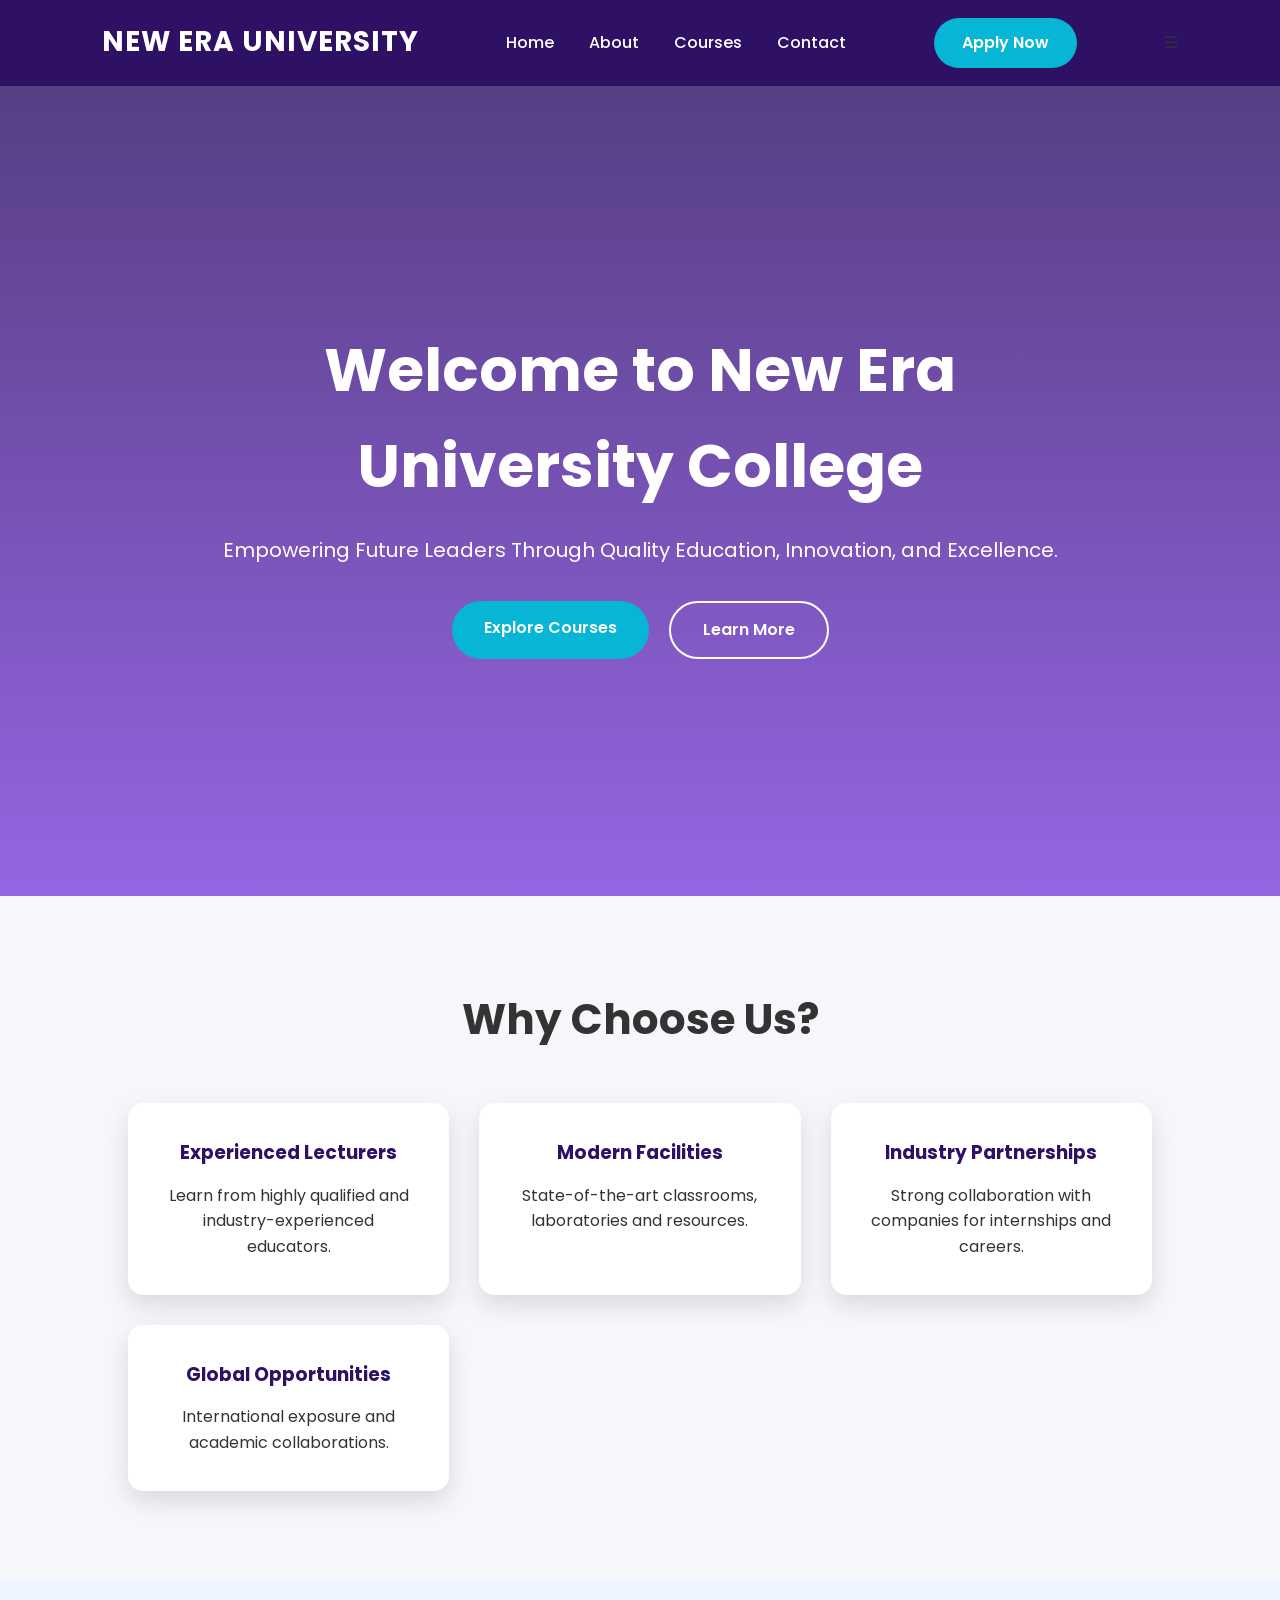
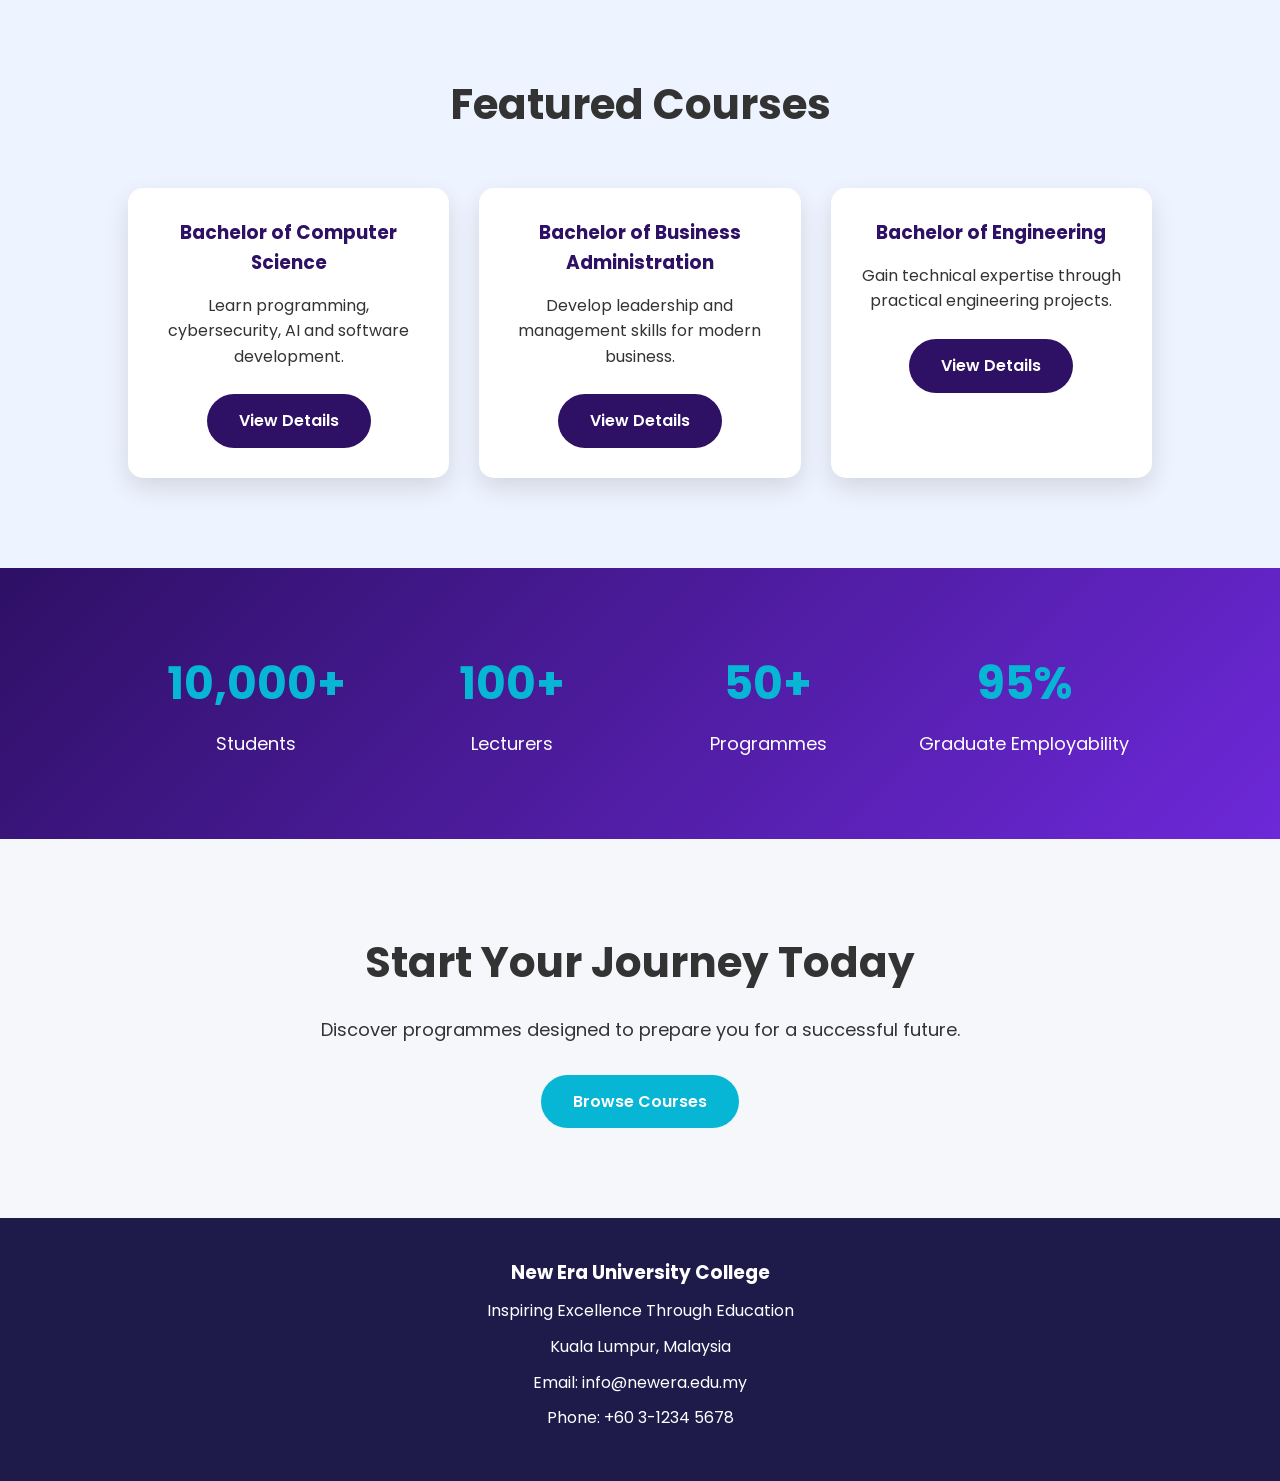
==== index.html @ 45171e51 "Add files via upload" ====
<!DOCTYPE html>
<html lang="en">
<head>
    <meta charset="UTF-8">
    <meta name="viewport" content="width=device-width, initial-scale=1.0">
    <title>New Era University College</title>

    <link rel="stylesheet" href="css/style.css">

    <link href="https://fonts.googleapis.com/css2?family=Poppins:wght@300;400;500;600;700&display=swap" rel="stylesheet">
</head>
<body>

    <!-- NAVIGATION -->

    <header>
        <nav class="navbar">

            <div class="logo">
                NEW ERA UNIVERSITY
            </div>

            <ul class="nav-links">

                <li><a href="index.html">Home</a></li>

                <li><a href="about.html">About</a></li>

                <li><a href="courses.html">Courses</a></li>

                <li><a href="contact.html">Contact</a></li>

            </ul>

            <a href="courses.html" class="apply-btn">
                Apply Now
            </a>

            <div class="hamburger">
                ☰
            </div>

        </nav>
    </header>

    <!-- HERO SECTION -->

    <section class="hero">

        <div class="hero-content">

            <h1>
                Welcome to New Era University College
            </h1>

            <p>
                Empowering Future Leaders Through Quality Education,
                Innovation, and Excellence.
            </p>

            <div class="hero-buttons">

                <a href="courses.html" class="btn-primary">
                    Explore Courses
                </a>

                <a href="about.html" class="btn-secondary">
                    Learn More
                </a>

            </div>

        </div>

    </section>

    <!-- FEATURES -->

    <section class="features">

        <h2>Why Choose Us?</h2>

        <div class="feature-grid">

            <div class="feature-card">
                <h3>Experienced Lecturers</h3>
                <p>
                    Learn from highly qualified and industry-experienced educators.
                </p>
            </div>

            <div class="feature-card">
                <h3>Modern Facilities</h3>
                <p>
                    State-of-the-art classrooms, laboratories and resources.
                </p>
            </div>

            <div class="feature-card">
                <h3>Industry Partnerships</h3>
                <p>
                    Strong collaboration with companies for internships and careers.
                </p>
            </div>

            <div class="feature-card">
                <h3>Global Opportunities</h3>
                <p>
                    International exposure and academic collaborations.
                </p>
            </div>

        </div>

    </section>

    <!-- FEATURED COURSES -->

    <section class="courses-preview">

        <h2>Featured Courses</h2>

        <div class="course-grid">

            <div class="course-card">

                <h3>Bachelor of Computer Science</h3>

                <p>
                    Learn programming, cybersecurity, AI and software development.
                </p>

                <a href="course-detail.html" class="course-btn">
                    View Details
                </a>

            </div>

            <div class="course-card">

                <h3>Bachelor of Business Administration</h3>

                <p>
                    Develop leadership and management skills for modern business.
                </p>

                <a href="course-detail.html" class="course-btn">
                    View Details
                </a>

            </div>

            <div class="course-card">

                <h3>Bachelor of Engineering</h3>

                <p>
                    Gain technical expertise through practical engineering projects.
                </p>

                <a href="course-detail.html" class="course-btn">
                    View Details
                </a>

            </div>

        </div>

    </section>

    <!-- STATISTICS -->

    <section class="stats">

        <div class="stat-box">
            <h3>10,000+</h3>
            <p>Students</p>
        </div>

        <div class="stat-box">
            <h3>100+</h3>
            <p>Lecturers</p>
        </div>

        <div class="stat-box">
            <h3>50+</h3>
            <p>Programmes</p>
        </div>

        <div class="stat-box">
            <h3>95%</h3>
            <p>Graduate Employability</p>
        </div>

    </section>

    <!-- CALL TO ACTION -->

    <section class="cta">

        <h2>
            Start Your Journey Today
        </h2>

        <p>
            Discover programmes designed to prepare you for a successful future.
        </p>

        <a href="courses.html" class="btn-primary">
            Browse Courses
        </a>

    </section>

    <!-- FOOTER -->

    <footer>

        <div class="footer-content">

            <h3>New Era University College</h3>

            <p>
                Inspiring Excellence Through Education
            </p>

            <p>
                Kuala Lumpur, Malaysia
            </p>

            <p>
                Email: info@newera.edu.my
            </p>

            <p>
                Phone: +60 3-1234 5678
            </p>

        </div>

    </footer>

    <!-- BACK TO TOP -->

    <button id="topBtn">
        ↑
    </button>

    <script src="js/script.js"></script>

</body>
</html>
---- css/style.css ----
/* ================================
   Universal Base Settings
================================ */

* {
    margin: 0;
    padding: 0;
    box-sizing: border-box;
    font-family: 'Poppins', sans-serif;
}

html {
    scroll-behavior: smooth;
}

body {
    background: #F5F7FB;
    color: #333;
    line-height: 1.6;
}

/* ================================
   Color Variables
================================ */

:root {
    --primary: #2E1065;
    --secondary: #6D28D9;
    --accent: #06B6D4;
    --light: #F5F7FB;
    --dark: #1E1B4B;
    --white: #FFFFFF;
    --shadow: rgba(0,0,0,0.12);
}

/* ================================
   Navigation Bar
================================ */

header {
    background: var(--primary);
    padding: 18px 8%;
    position: sticky;
    top: 0;
    z-index: 1000;
}

.navbar {
    display: flex;
    justify-content: space-between;
    align-items: center;
}

.logo {
    color: white;
    font-size: 28px;
    font-weight: 700;
    letter-spacing: 1px;
}

.nav-links {
    list-style: none;
    display: flex;
    gap: 35px;
}

.nav-links a {
    color: white;
    text-decoration: none;
    font-weight: 500;
    transition: .3s;
}

.nav-links a:hover {
    color: var(--accent);
}

/* ================================
   Apply Button
================================ */

.apply-btn {
    text-decoration: none;
    background: var(--accent);
    color: white;
    padding: 12px 28px;
    border-radius: 50px;
    font-weight: 600;
    transition: .3s;
}

.apply-btn:hover {
    background: #0891B2;
    transform: translateY(-3px);
}

/* ================================
   Hero Section
================================ */

.hero {
    height: 90vh;
    background: linear-gradient(rgba(46,16,101,.8), rgba(109,40,217,.7)),
    url("../images/campus.jpg") center/cover no-repeat;

    display: flex;
    justify-content: center;
    align-items: center;
    text-align: center;

    color: white;
    padding: 20px;
}

.hero-content {
    max-width: 850px;
}

.hero h1 {
    font-size: 60px;
    margin-bottom: 20px;
}

.hero p {
    font-size: 20px;
    margin-bottom: 35px;
}

.hero-buttons {
    display: flex;
    justify-content: center;
    gap: 20px;
}

/* ================================
   Buttons
================================ */

.btn-primary,
.btn-secondary,
.course-btn {

    display: inline-block;
    padding: 14px 32px;
    border-radius: 40px;
    text-decoration: none;
    transition: .3s;
    font-weight: 600;
}

.btn-primary {

    background: var(--accent);
    color: white;
}

.btn-primary:hover {

    background: #0891B2;
    transform: translateY(-4px);
}

.btn-secondary {

    border: 2px solid white;
    color: white;
}

.btn-secondary:hover {

    background: white;
    color: var(--primary);
}

.course-btn {

    background: var(--primary);
    color: white;
}

.course-btn:hover {

    background: var(--secondary);
}

/* ================================
   Features Section
================================ */

.features {

    padding: 90px 10%;
}

.features h2 {

    text-align: center;
    font-size: 42px;
    margin-bottom: 50px;
}

.feature-grid {

    display: grid;
    grid-template-columns: repeat(auto-fit,minmax(260px,1fr));
    gap: 30px;
}

.feature-card {

    background: white;
    padding: 35px;
    border-radius: 15px;
    text-align: center;
    box-shadow: 0 10px 25px var(--shadow);
    transition: .3s;
}

.feature-card:hover {

    transform: translateY(-10px);
}

.feature-card h3 {

    color: var(--primary);
    margin-bottom: 15px;
}

/* ================================
   Courses Section
================================ */

.courses-preview {

    padding: 90px 10%;
    background: #EEF4FF;
}

.courses-preview h2 {

    text-align: center;
    margin-bottom: 50px;
    font-size: 42px;
}

.course-grid {

    display: grid;
    grid-template-columns: repeat(auto-fit,minmax(280px,1fr));
    gap: 30px;
}

.course-card {

    background: white;
    border-radius: 15px;
    padding: 30px;
    text-align: center;
    box-shadow: 0 10px 25px var(--shadow);
    transition: .3s;
}

.course-card:hover {

    transform: translateY(-10px);
}

.course-card h3 {

    color: var(--primary);
    margin-bottom: 15px;
}

.course-card p {

    margin-bottom: 25px;
}

/* ================================
   Statistics
================================ */

.stats {

    background: linear-gradient(135deg,var(--primary),var(--secondary));

    color: white;

    display: grid;

    grid-template-columns: repeat(auto-fit,minmax(220px,1fr));

    text-align: center;

    padding: 80px 10%;
}

.stat-box h3 {

    font-size: 45px;
    color: var(--accent);
}

.stat-box p {

    margin-top: 10px;
    font-size: 18px;
}

/* ================================
   Call To Action
================================ */

.cta {

    text-align: center;
    padding: 90px 20px;
}

.cta h2 {

    font-size: 42px;
    margin-bottom: 20px;
}

.cta p {

    font-size: 18px;
    margin-bottom: 30px;
}

/* ================================
   Footer
================================ */

footer {

    background: var(--dark);
    color: white;
    text-align: center;
    padding: 40px;
}

.footer-content p {

    margin: 10px 0;
}

/* ================================
   Back To Top Button
================================ */

#topBtn {

    position: fixed;
    right: 30px;
    bottom: 30px;

    width: 50px;
    height: 50px;

    border: none;
    border-radius: 50%;

    background: var(--accent);
    color: white;

    cursor: pointer;

    display: none;

    font-size: 22px;

    box-shadow: 0 10px 25px rgba(0,0,0,.3);
}

/* ================================
   Responsive Design
================================ */

@media (max-width:768px){

.navbar{

flex-direction:column;

}

.nav-links{

margin-top:20px;

flex-direction:column;

text-align:center;

}

.hero h1{

font-size:40px;

}

.hero-buttons{

flex-direction:column;

}

.features h2,
.courses-preview h2,
.cta h2{

font-size:32px;

}

}
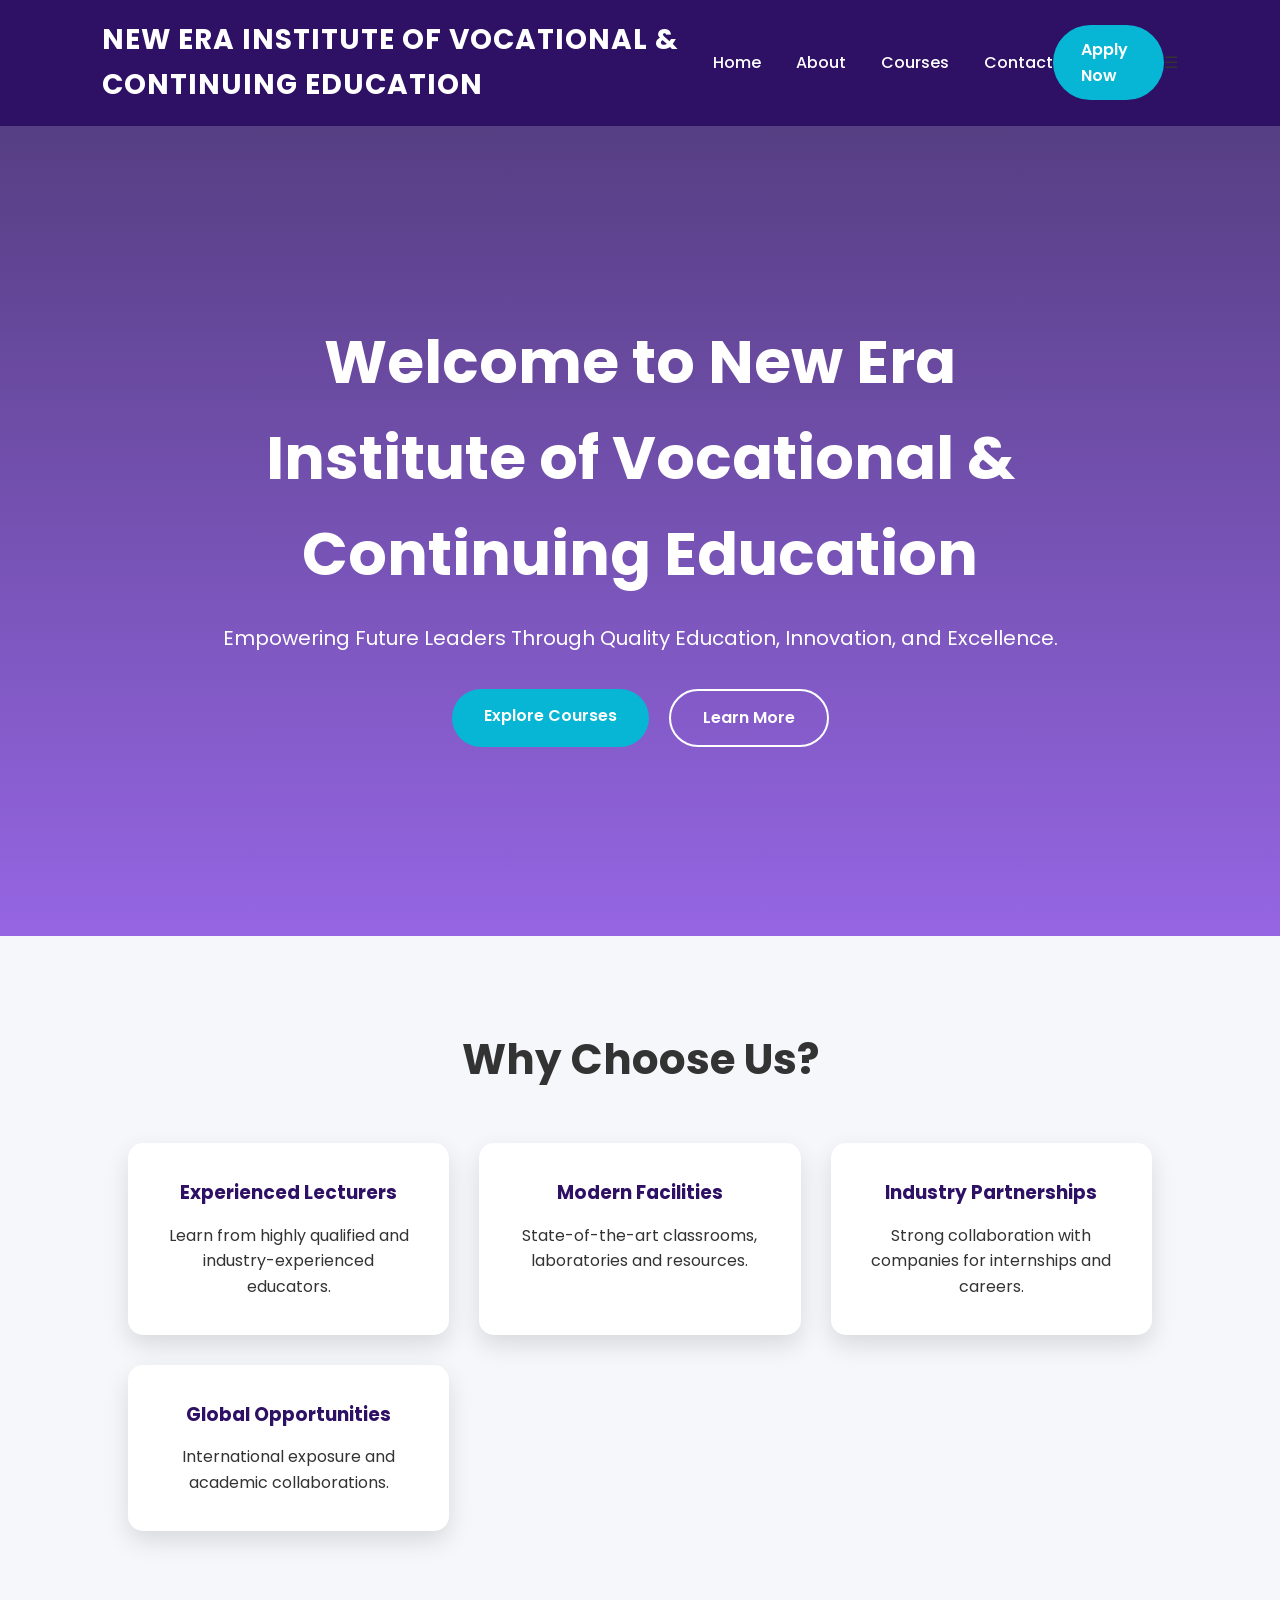
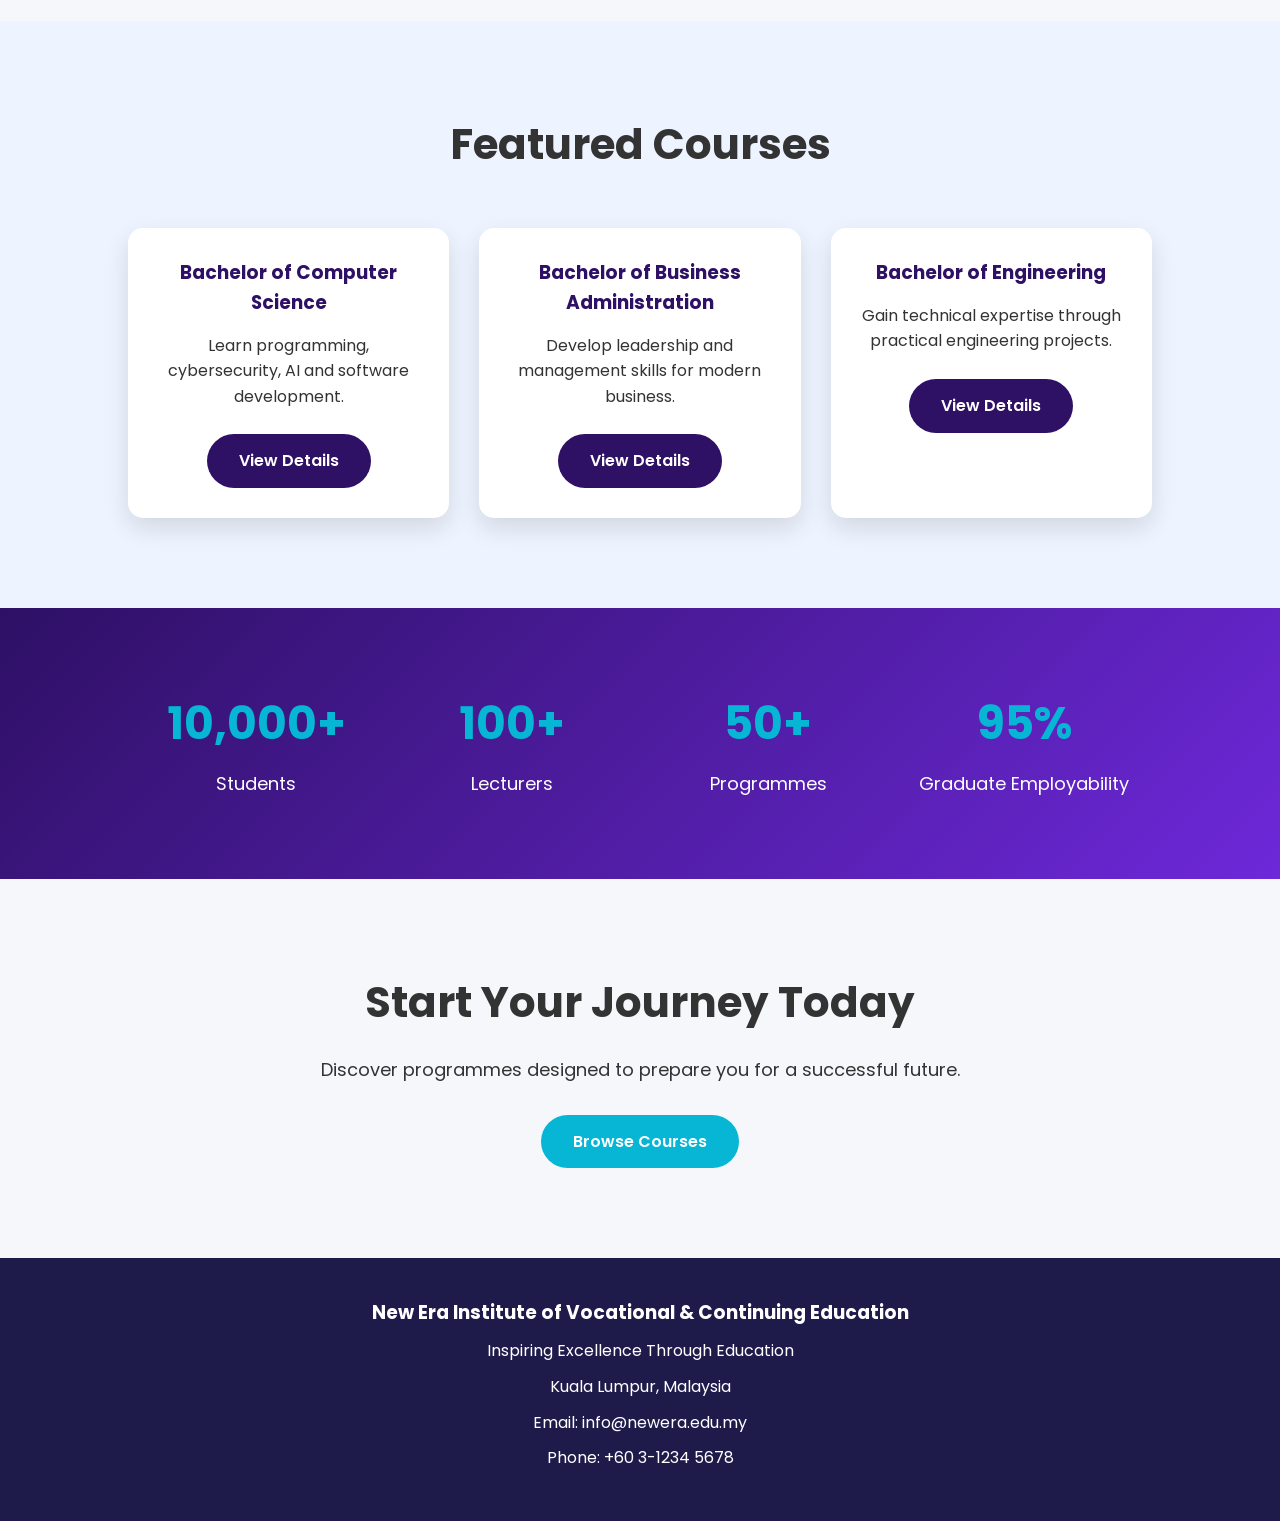
==== commit 1b99b3bc: "Update index.html" ====
--- a/index.html
+++ b/index.html
@@ -3,7 +3,7 @@
 <head>
     <meta charset="UTF-8">
     <meta name="viewport" content="width=device-width, initial-scale=1.0">
-    <title>New Era University College</title>
+    <title>New Era Institute of Vocational & Continuing Education</title>
 
     <link rel="stylesheet" href="css/style.css">
 
@@ -17,7 +17,7 @@
         <nav class="navbar">
 
             <div class="logo">
-                NEW ERA UNIVERSITY
+                NEW ERA INSTITUTE OF VOCATIONAL & CONTINUING EDUCATION
             </div>
 
             <ul class="nav-links">
@@ -50,7 +50,7 @@
         <div class="hero-content">
 
             <h1>
-                Welcome to New Era University College
+                Welcome to New Era Institute of Vocational & Continuing Education
             </h1>
 
             <p>
@@ -218,7 +218,7 @@
 
         <div class="footer-content">
 
-            <h3>New Era University College</h3>
+            <h3>New Era Institute of Vocational & Continuing Education</h3>
 
             <p>
                 Inspiring Excellence Through Education
@@ -249,4 +249,4 @@
     <script src="js/script.js"></script>
 
 </body>
-</html>+</html>
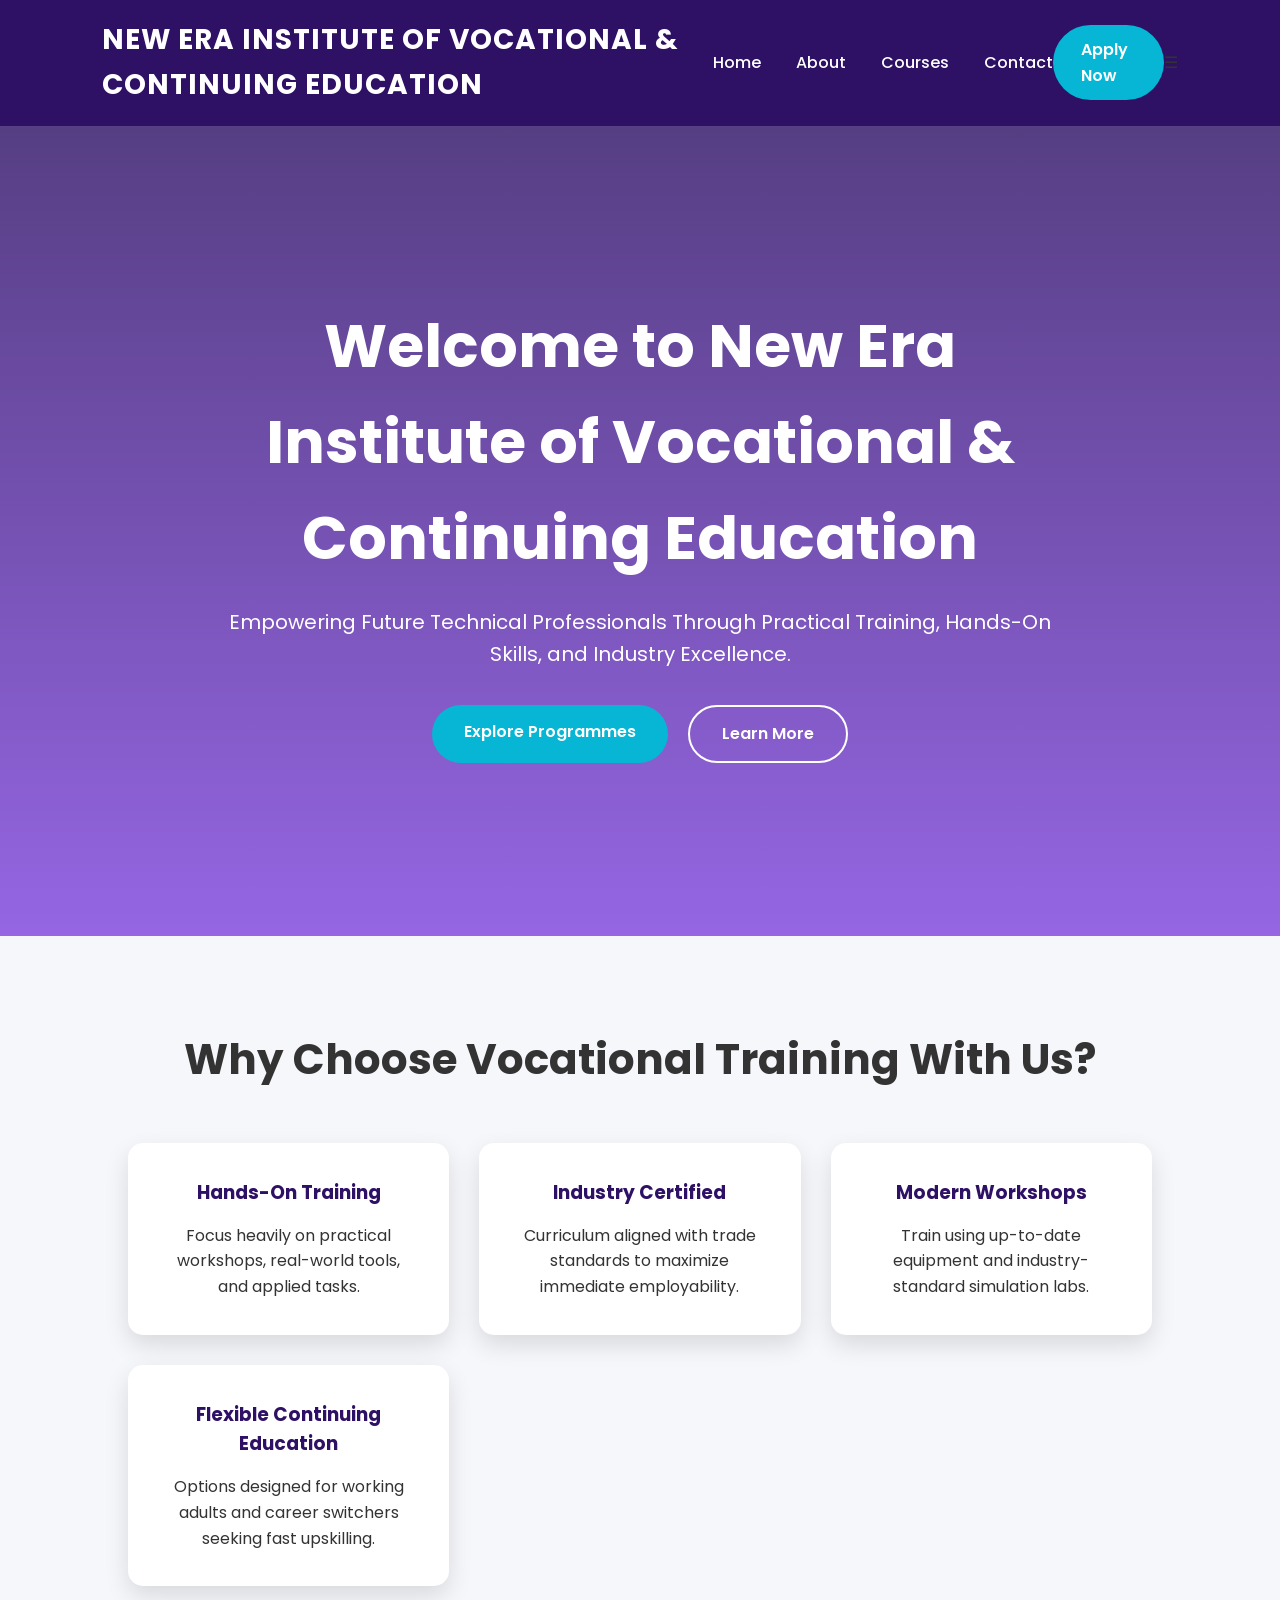
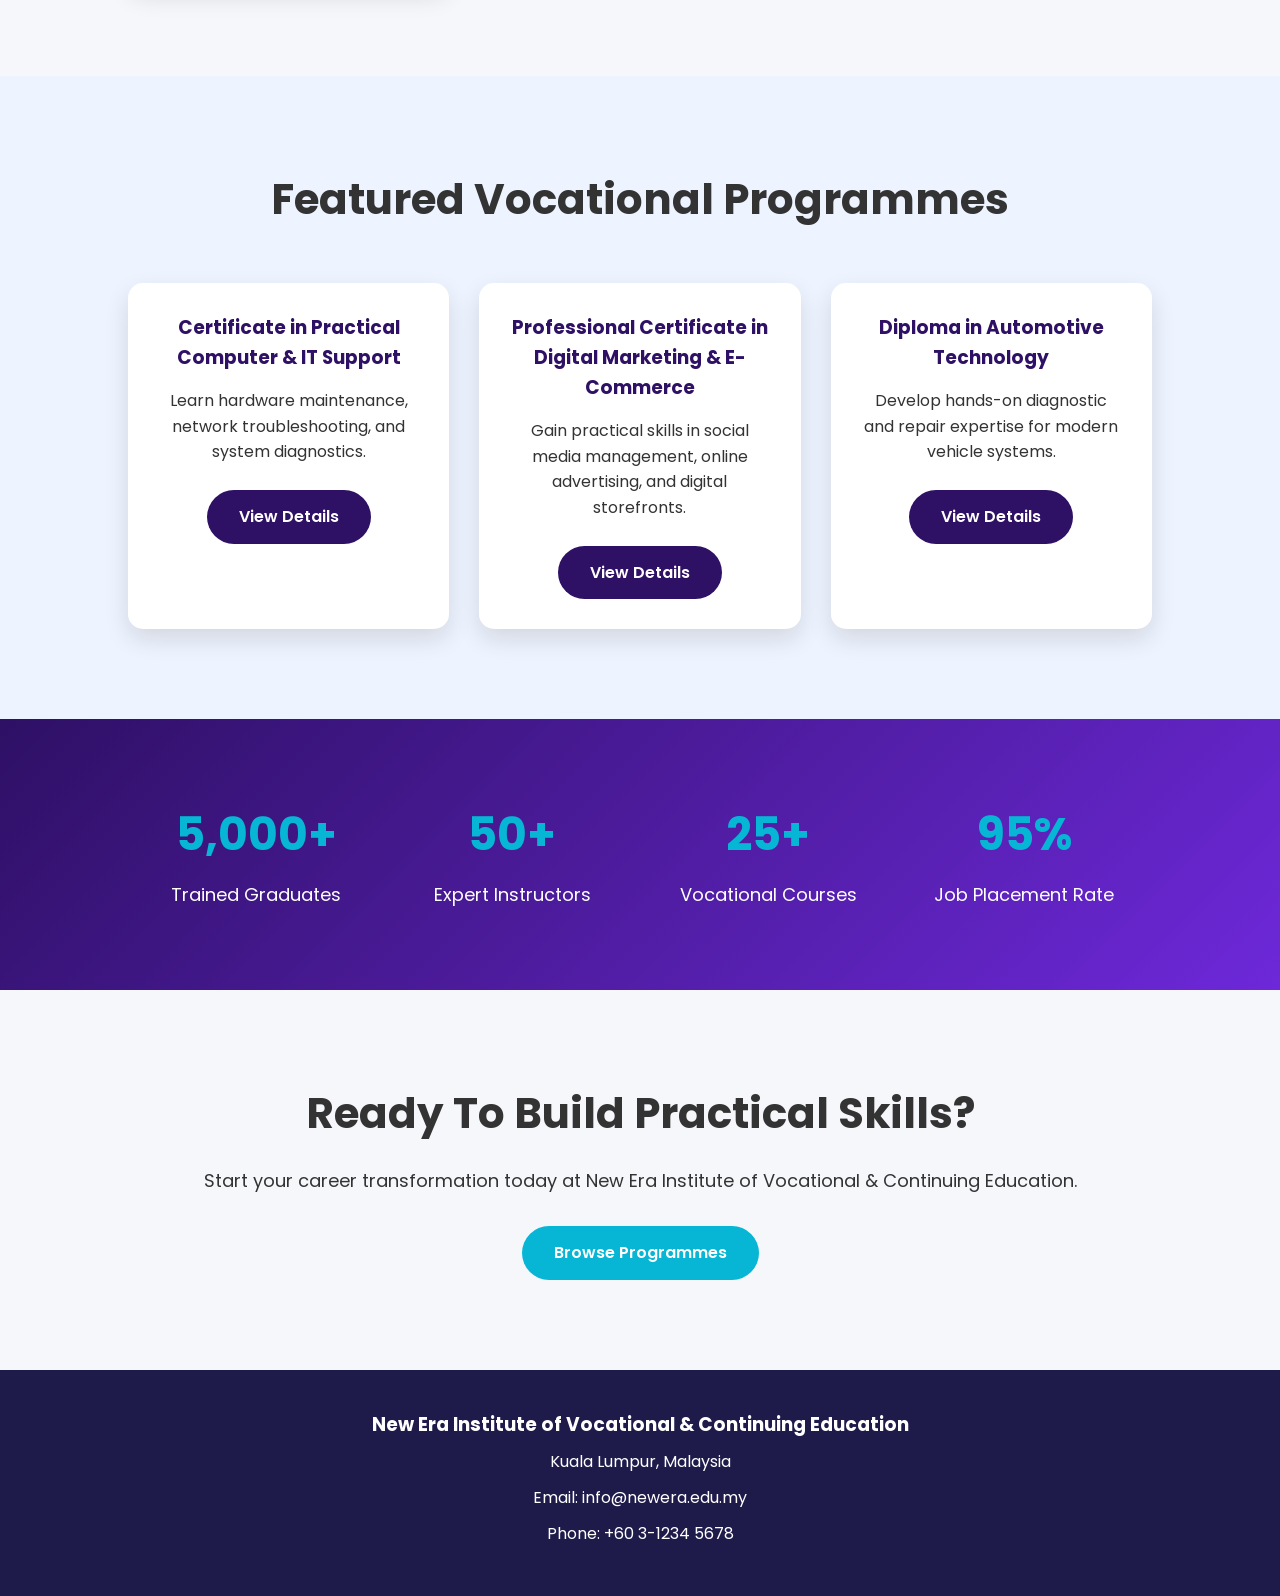
==== commit 1e73a306: "Update index.html" ====
--- a/index.html
+++ b/index.html
@@ -54,14 +54,14 @@
             </h1>
 
             <p>
-                Empowering Future Leaders Through Quality Education,
-                Innovation, and Excellence.
+                Empowering Future Technical Professionals Through Practical Training,
+                Hands-On Skills, and Industry Excellence.
             </p>
 
             <div class="hero-buttons">
 
                 <a href="courses.html" class="btn-primary">
-                    Explore Courses
+                    Explore Programmes
                 </a>
 
                 <a href="about.html" class="btn-secondary">
@@ -78,35 +78,35 @@
 
     <section class="features">
 
-        <h2>Why Choose Us?</h2>
+        <h2>Why Choose Vocational Training With Us?</h2>
 
         <div class="feature-grid">
 
             <div class="feature-card">
-                <h3>Experienced Lecturers</h3>
-                <p>
-                    Learn from highly qualified and industry-experienced educators.
-                </p>
-            </div>
-
-            <div class="feature-card">
-                <h3>Modern Facilities</h3>
-                <p>
-                    State-of-the-art classrooms, laboratories and resources.
-                </p>
-            </div>
-
-            <div class="feature-card">
-                <h3>Industry Partnerships</h3>
-                <p>
-                    Strong collaboration with companies for internships and careers.
-                </p>
-            </div>
-
-            <div class="feature-card">
-                <h3>Global Opportunities</h3>
-                <p>
-                    International exposure and academic collaborations.
+                <h3>Hands-On Training</h3>
+                <p>
+                    Focus heavily on practical workshops, real-world tools, and applied tasks.
+                </p>
+            </div>
+
+            <div class="feature-card">
+                <h3>Industry Certified</h3>
+                <p>
+                    Curriculum aligned with trade standards to maximize immediate employability.
+                </p>
+            </div>
+
+            <div class="feature-card">
+                <h3>Modern Workshops</h3>
+                <p>
+                    Train using up-to-date equipment and industry-standard simulation labs.
+                </p>
+            </div>
+
+            <div class="feature-card">
+                <h3>Flexible Continuing Education</h3>
+                <p>
+                    Options designed for working adults and career switchers seeking fast upskilling.
                 </p>
             </div>
 
@@ -118,16 +118,16 @@
 
     <section class="courses-preview">
 
-        <h2>Featured Courses</h2>
+        <h2>Featured Vocational Programmes</h2>
 
         <div class="course-grid">
 
             <div class="course-card">
 
-                <h3>Bachelor of Computer Science</h3>
-
-                <p>
-                    Learn programming, cybersecurity, AI and software development.
+                <h3>Certificate in Practical Computer & IT Support</h3>
+
+                <p>
+                    Learn hardware maintenance, network troubleshooting, and system diagnostics.
                 </p>
 
                 <a href="course-detail.html" class="course-btn">
@@ -138,10 +138,10 @@
 
             <div class="course-card">
 
-                <h3>Bachelor of Business Administration</h3>
-
-                <p>
-                    Develop leadership and management skills for modern business.
+                <h3>Professional Certificate in Digital Marketing & E-Commerce</h3>
+
+                <p>
+                    Gain practical skills in social media management, online advertising, and digital storefronts.
                 </p>
 
                 <a href="course-detail.html" class="course-btn">
@@ -152,10 +152,10 @@
 
             <div class="course-card">
 
-                <h3>Bachelor of Engineering</h3>
-
-                <p>
-                    Gain technical expertise through practical engineering projects.
+                <h3>Diploma in Automotive Technology</h3>
+
+                <p>
+                    Develop hands-on diagnostic and repair expertise for modern vehicle systems.
                 </p>
 
                 <a href="course-detail.html" class="course-btn">
@@ -173,23 +173,23 @@
     <section class="stats">
 
         <div class="stat-box">
-            <h3>10,000+</h3>
-            <p>Students</p>
-        </div>
-
-        <div class="stat-box">
-            <h3>100+</h3>
-            <p>Lecturers</p>
+            <h3>5,000+</h3>
+            <p>Trained Graduates</p>
         </div>
 
         <div class="stat-box">
             <h3>50+</h3>
-            <p>Programmes</p>
+            <p>Expert Instructors</p>
+        </div>
+
+        <div class="stat-box">
+            <h3>25+</h3>
+            <p>Vocational Courses</p>
         </div>
 
         <div class="stat-box">
             <h3>95%</h3>
-            <p>Graduate Employability</p>
+            <p>Job Placement Rate</p>
         </div>
 
     </section>
@@ -199,15 +199,15 @@
     <section class="cta">
 
         <h2>
-            Start Your Journey Today
+            Ready To Build Practical Skills?
         </h2>
 
         <p>
-            Discover programmes designed to prepare you for a successful future.
+            Start your career transformation today at New Era Institute of Vocational & Continuing Education.
         </p>
 
         <a href="courses.html" class="btn-primary">
-            Browse Courses
+            Browse Programmes
         </a>
 
     </section>
@@ -219,10 +219,6 @@
         <div class="footer-content">
 
             <h3>New Era Institute of Vocational & Continuing Education</h3>
-
-            <p>
-                Inspiring Excellence Through Education
-            </p>
 
             <p>
                 Kuala Lumpur, Malaysia
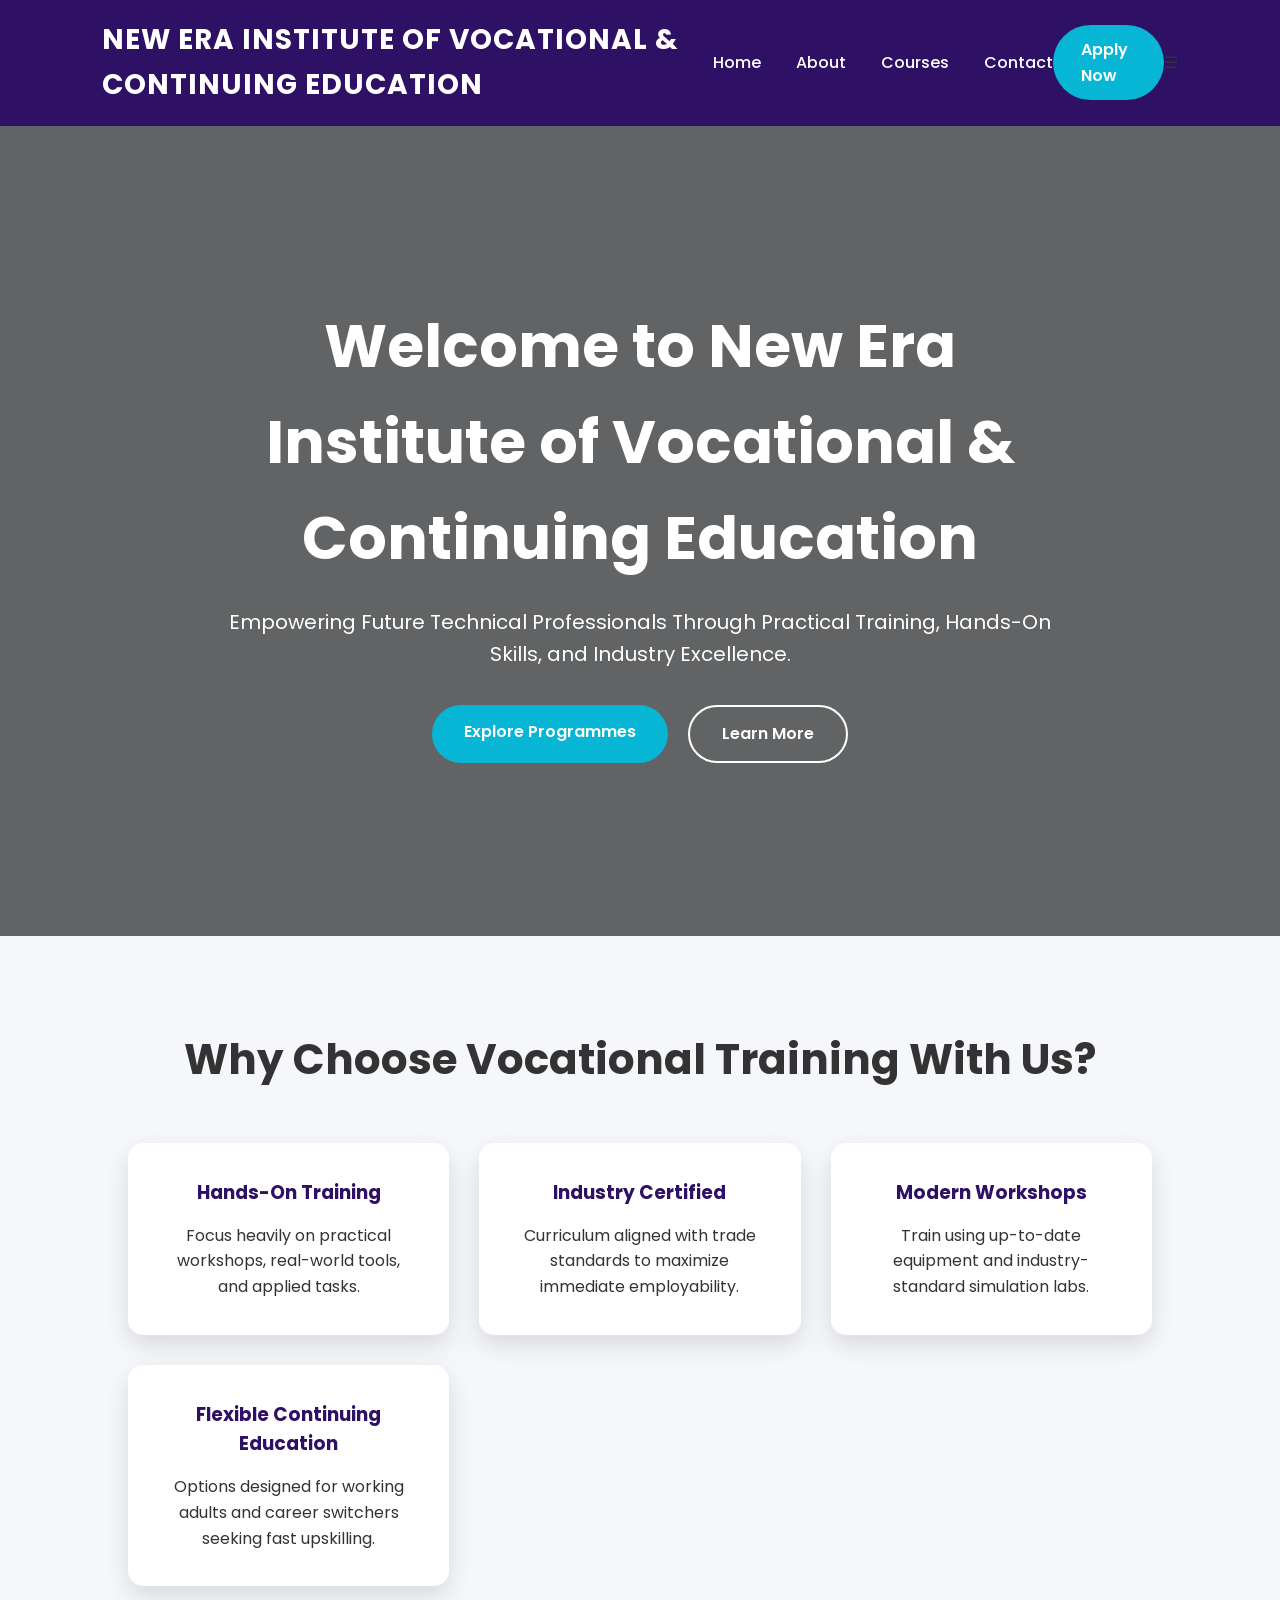
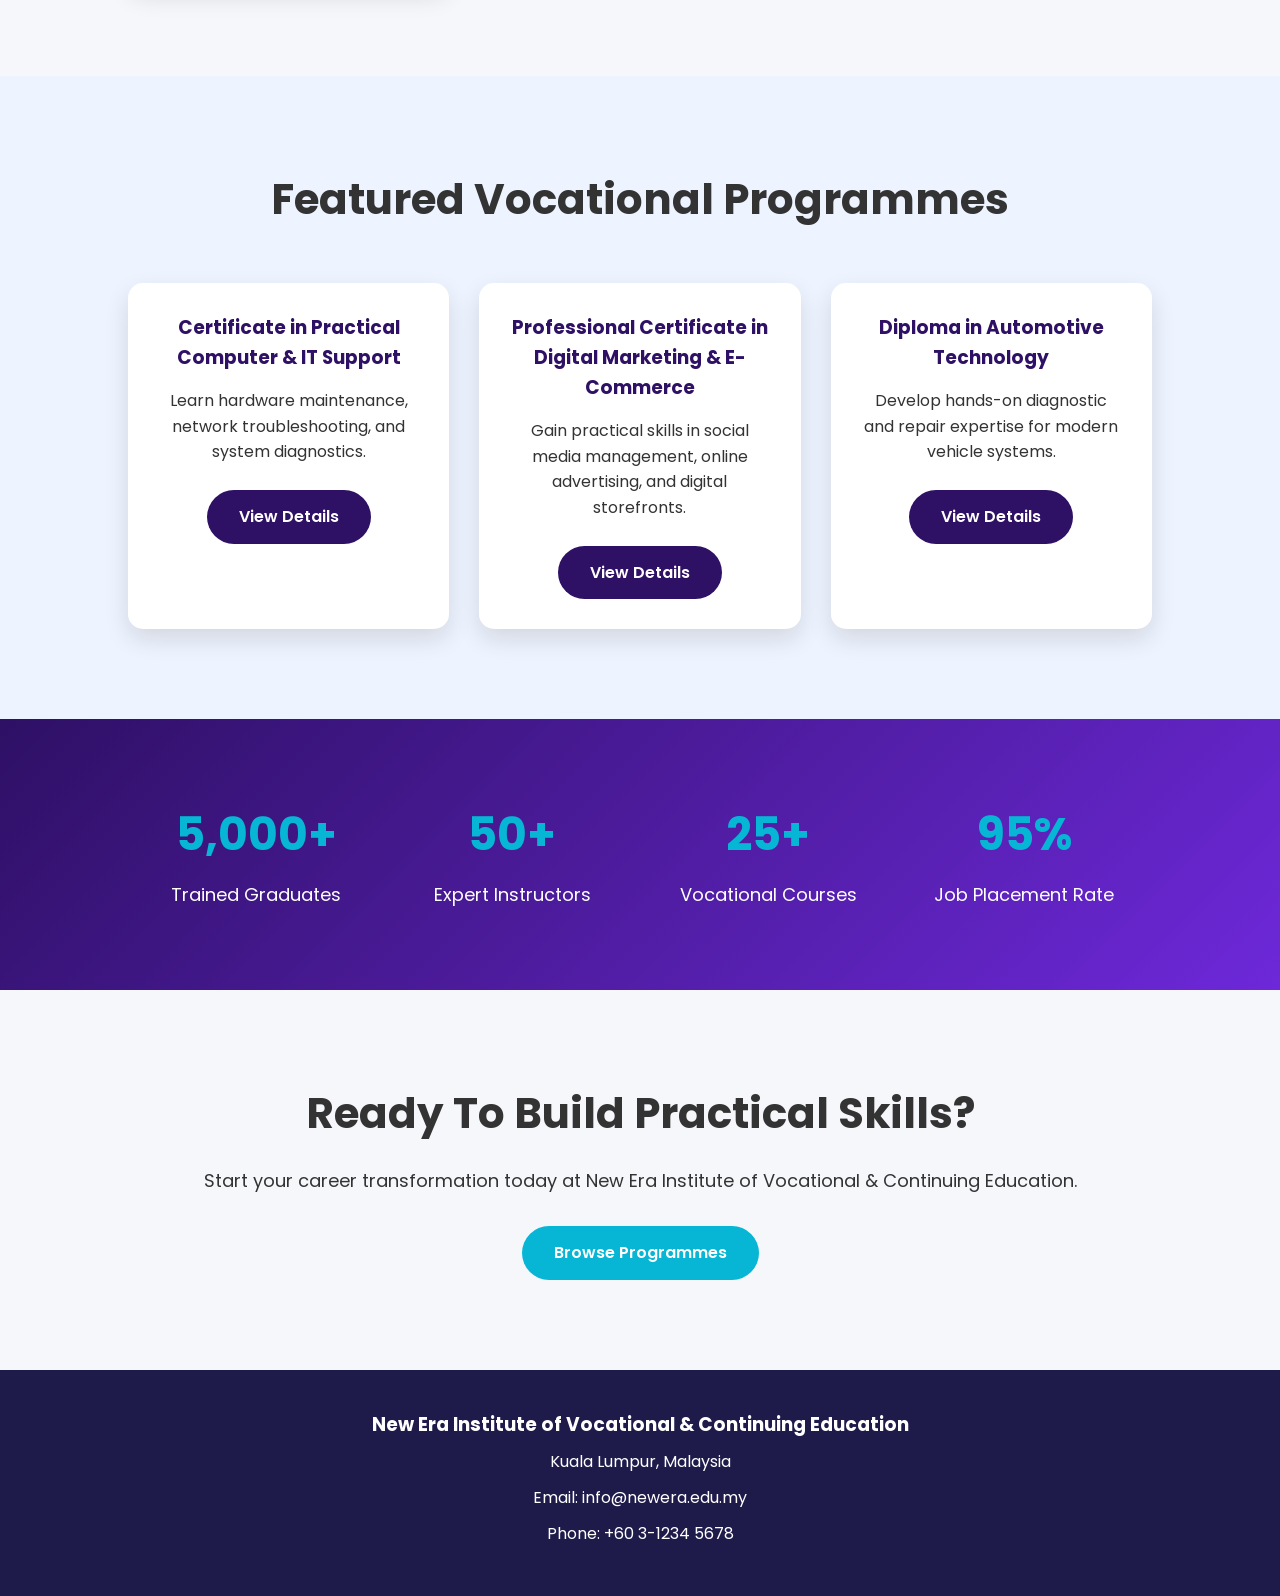
==== commit 08a10ccc: "Update index.html" ====
--- a/index.html
+++ b/index.html
@@ -8,6 +8,13 @@
     <link rel="stylesheet" href="css/style.css">
 
     <link href="https://fonts.googleapis.com/css2?family=Poppins:wght@300;400;500;600;700&display=swap" rel="stylesheet">
+    
+    <style>
+        /* Inline style for hero background image with dark overlay for text readability */
+        .hero {
+            background: linear-gradient(rgba(0, 0, 0, 0.6), rgba(0, 0, 0, 0.6)), url('images/campus-bg.jpg') no-repeat center center/cover !important;
+        }
+    </style>
 </head>
 <body>
 
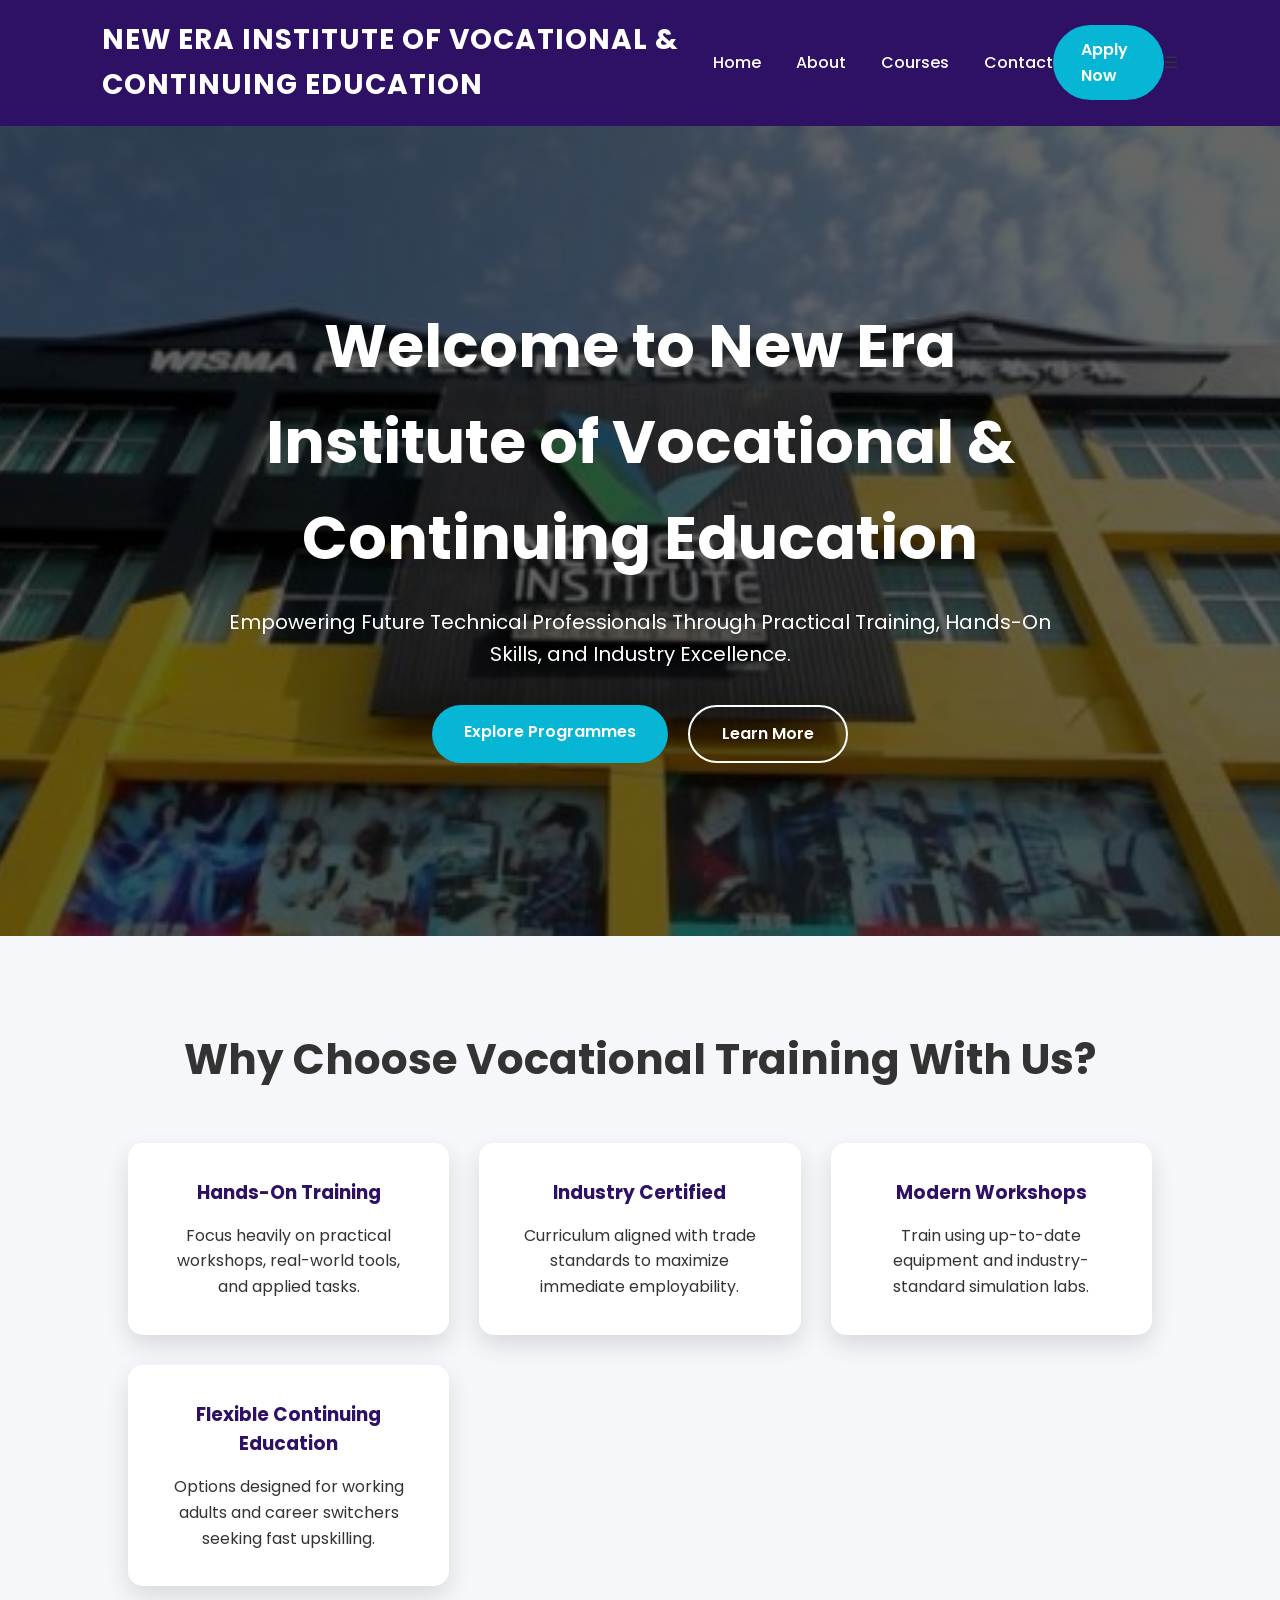
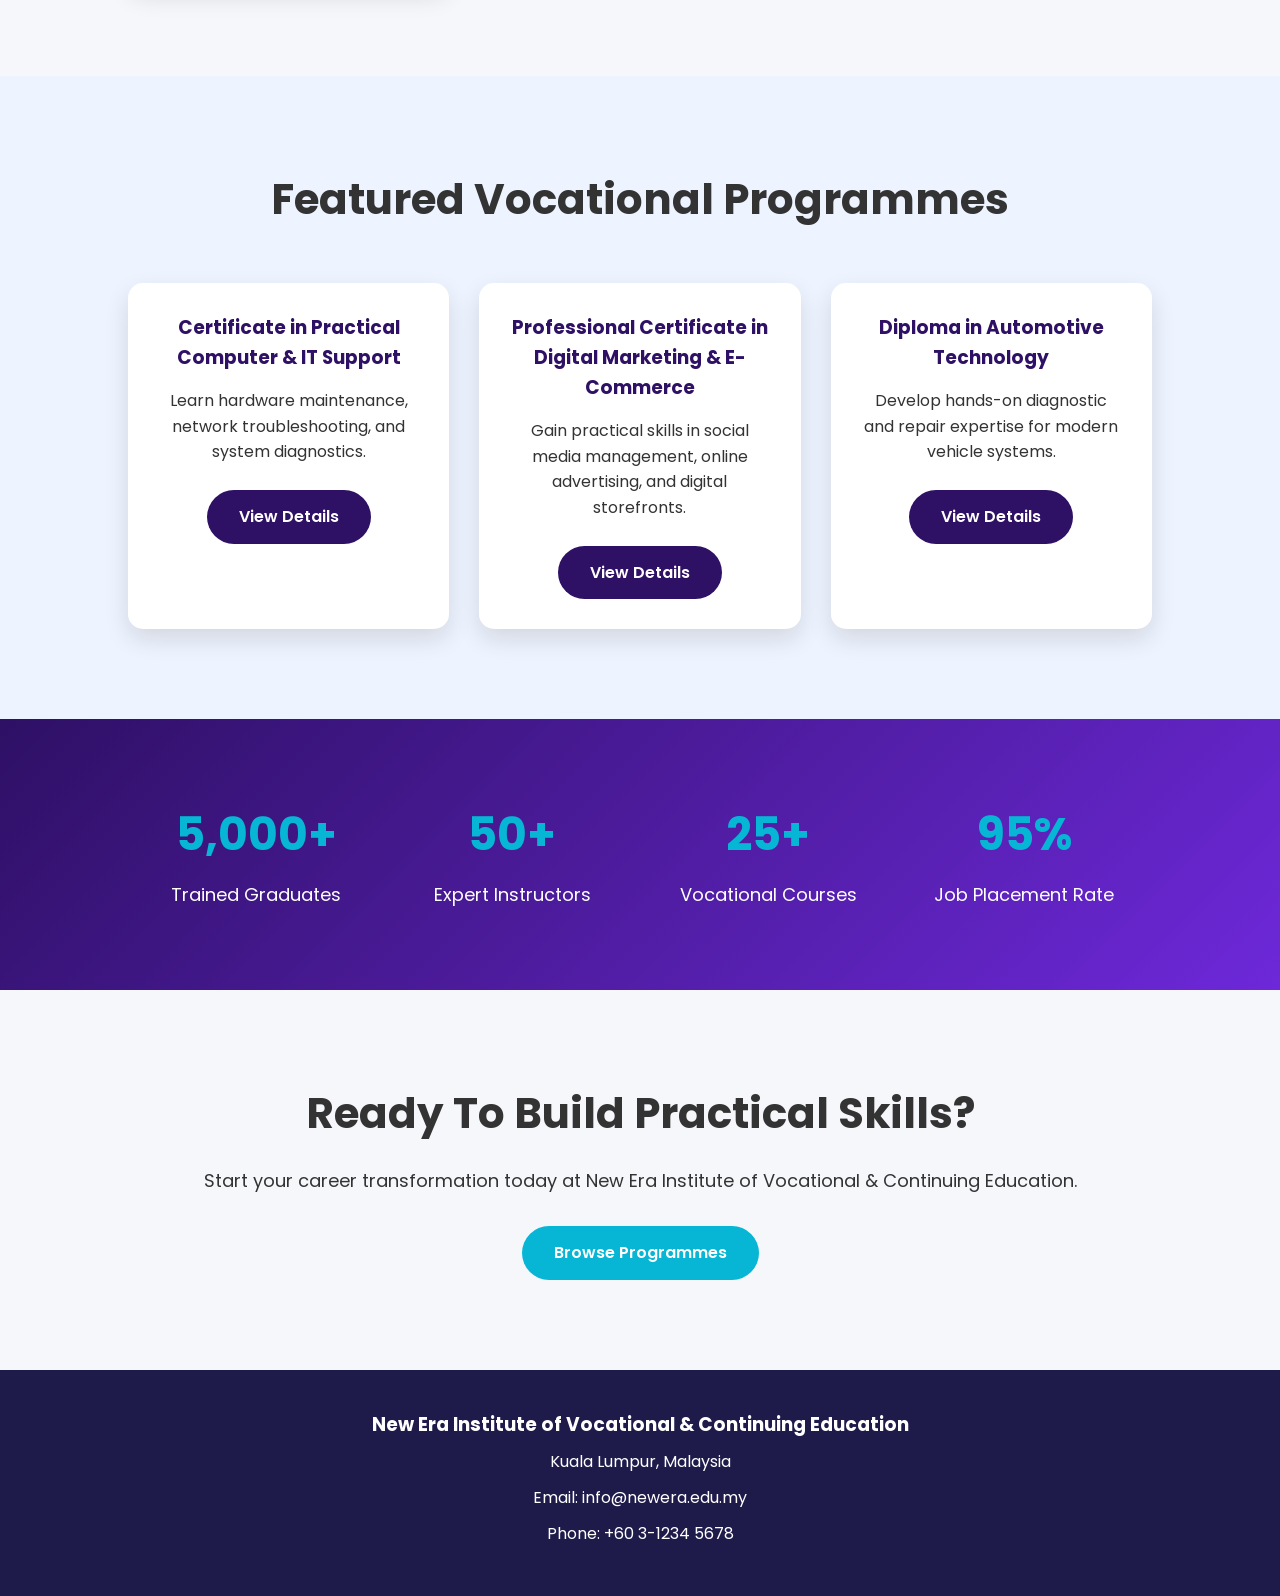
==== commit cd8ca0a7: "Update index.html" ====
--- a/index.html
+++ b/index.html
@@ -10,7 +10,7 @@
     <link href="https://fonts.googleapis.com/css2?family=Poppins:wght@300;400;500;600;700&display=swap" rel="stylesheet">
     
     <style>
-        /* Inline style for hero background image with dark overlay for text readability */
+        /* Fallback background color in case the image fails to load or path is wrong */
         .hero {
             background: linear-gradient(rgba(0, 0, 0, 0.6), rgba(0, 0, 0, 0.6)), url('images/campus-bg.jpg') no-repeat center center/cover !important;
         }
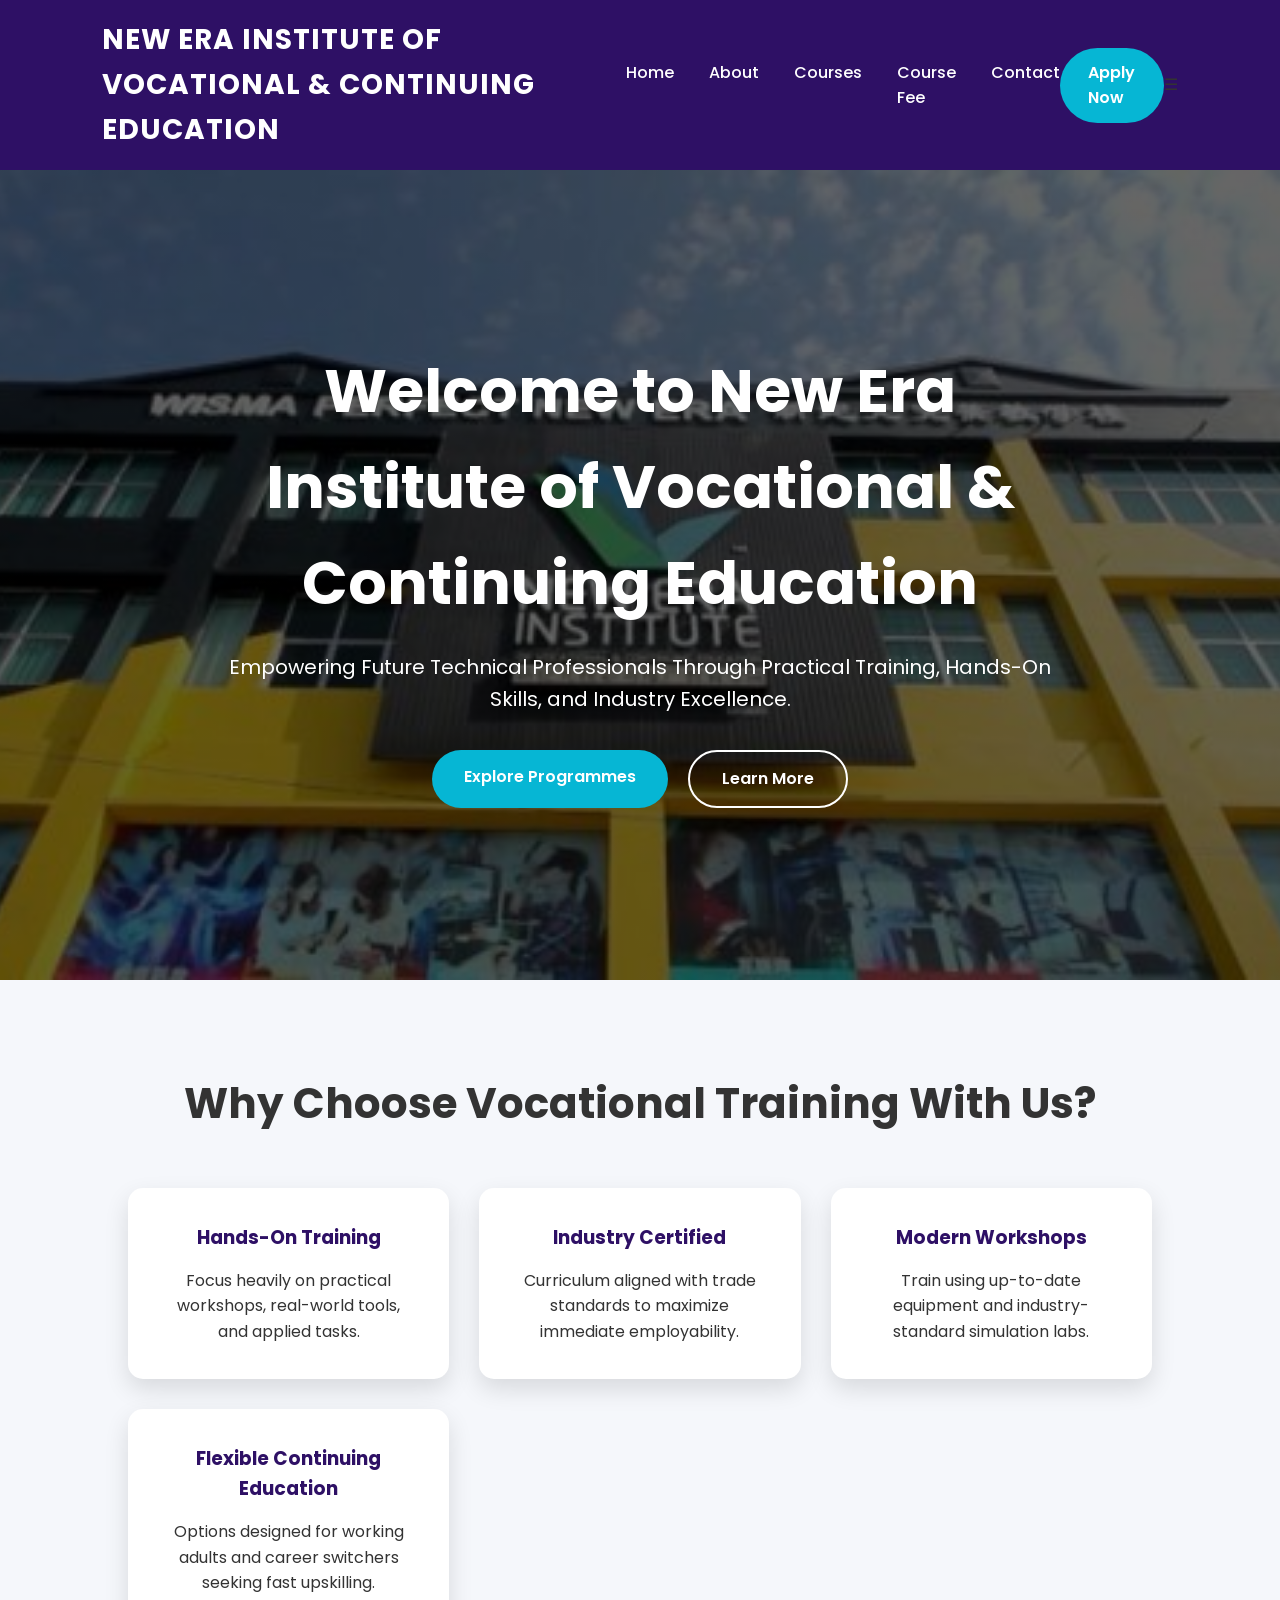
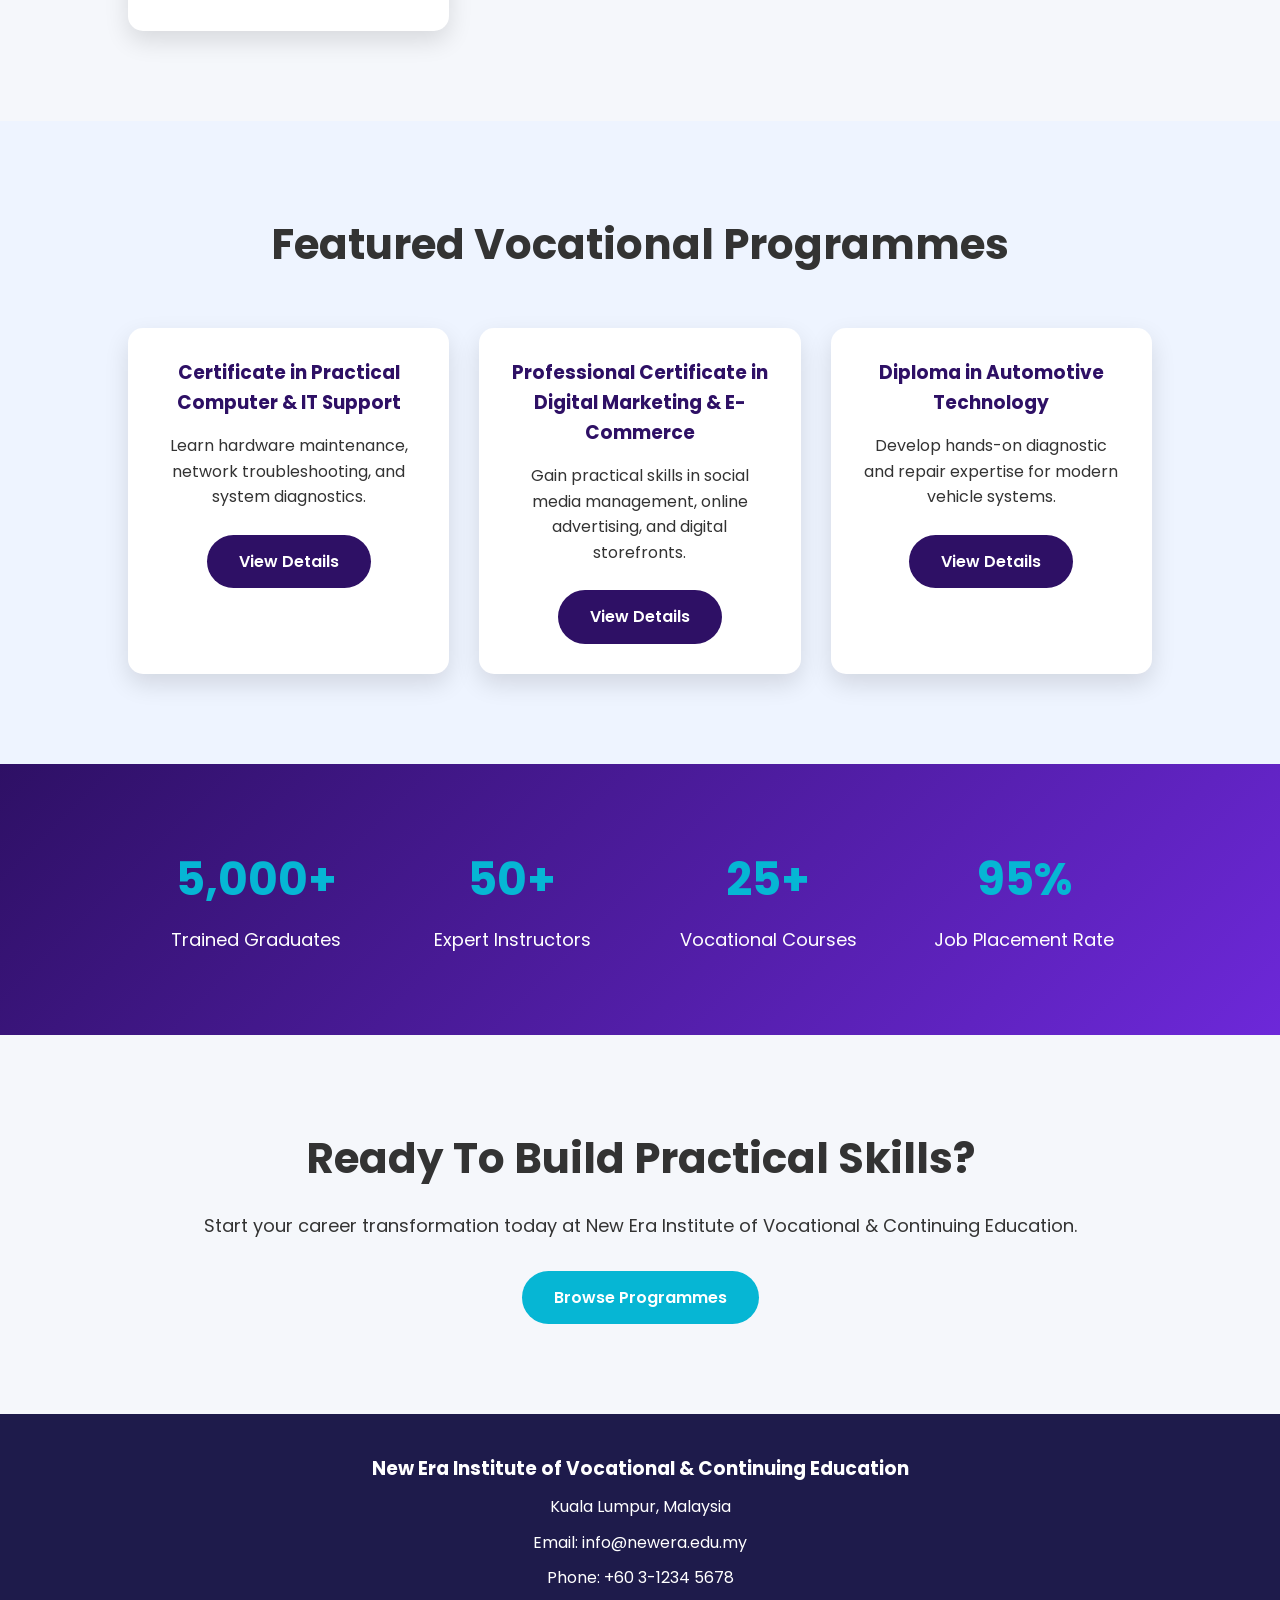
==== commit faa25e61: "Update index.html" ====
--- a/index.html
+++ b/index.html
@@ -35,6 +35,8 @@
 
                 <li><a href="courses.html">Courses</a></li>
 
+                <li><a href="course-fee.html" class="active">Course Fee</a></li>
+
                 <li><a href="contact.html">Contact</a></li>
 
             </ul>
